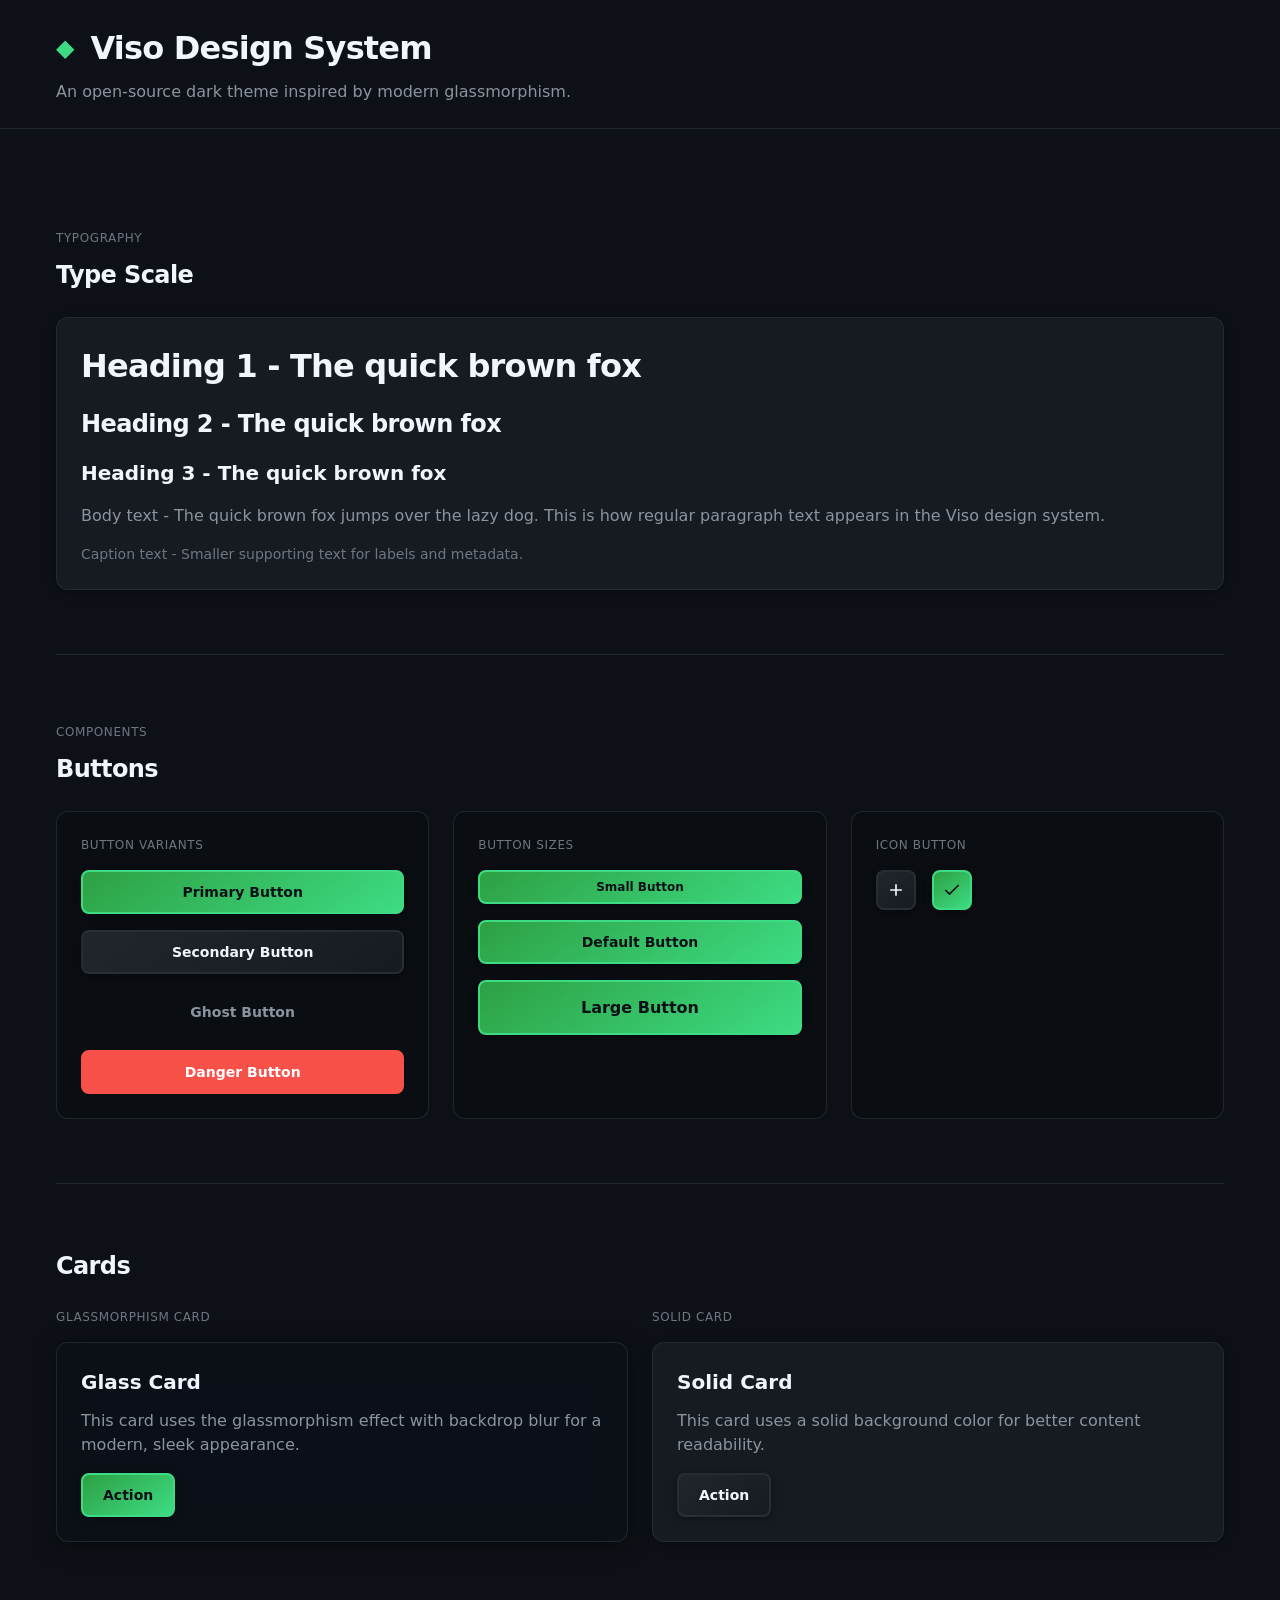
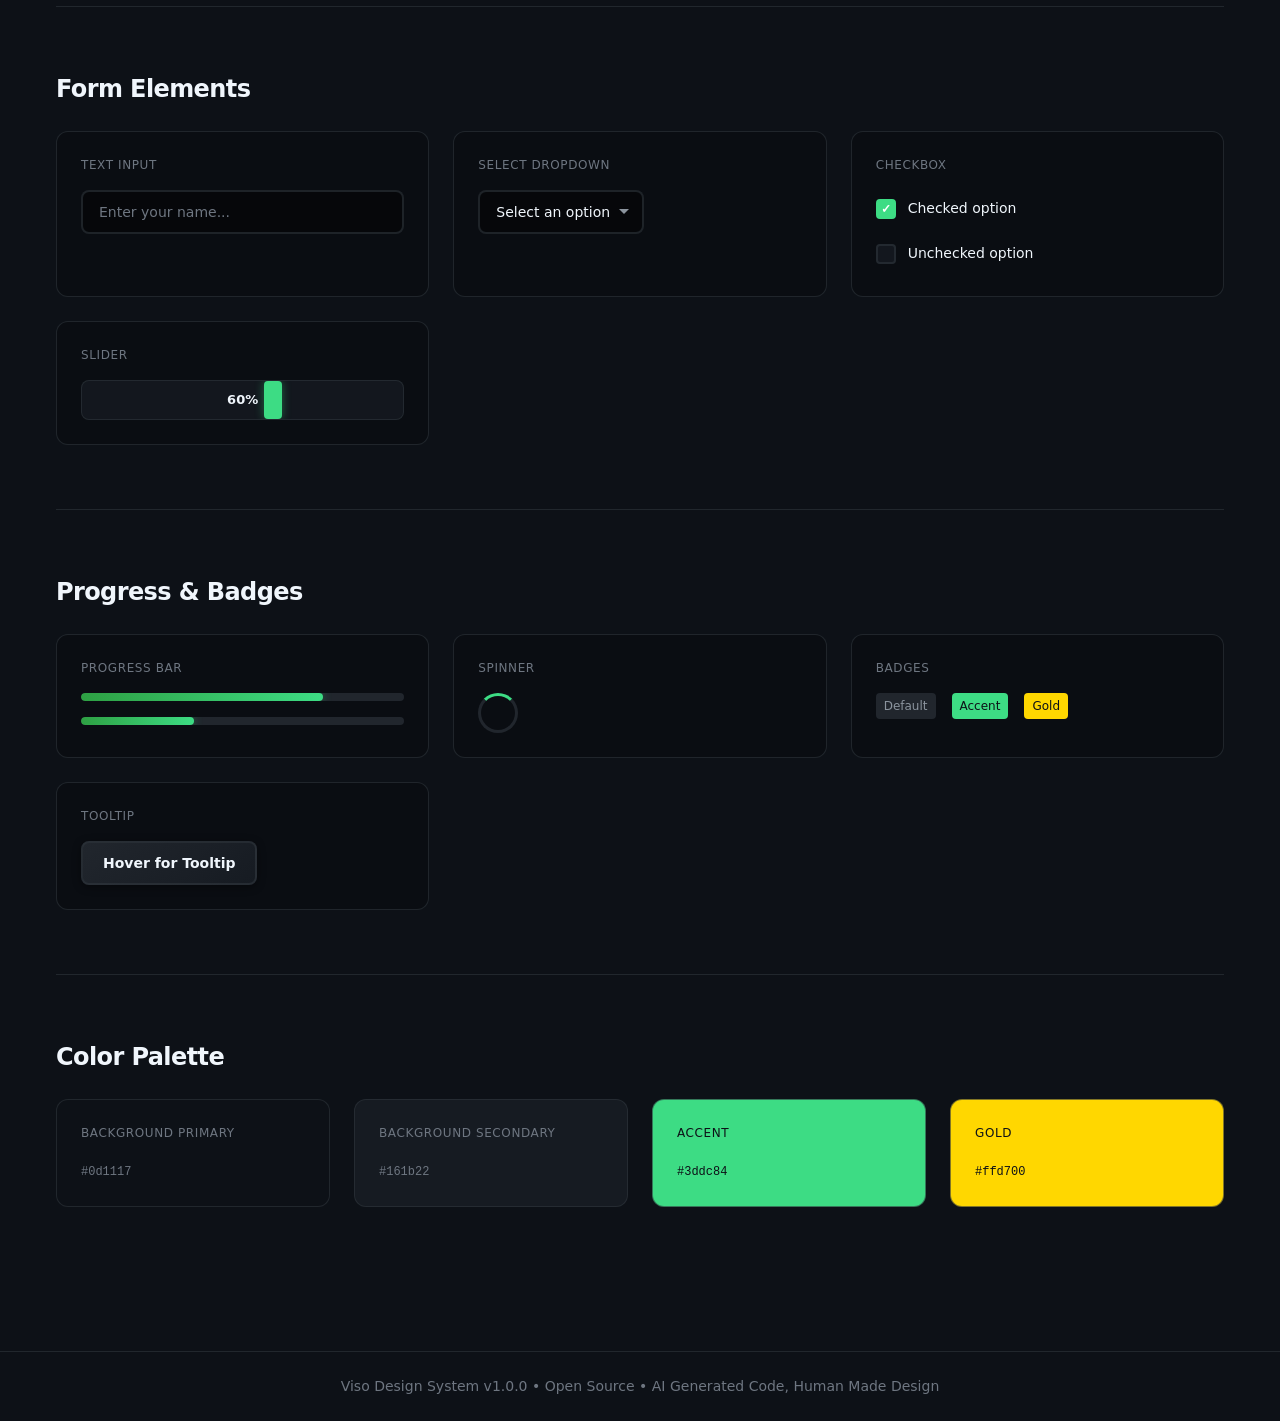
==== example-viso.html @ 866b417c "First Commit" ====
<!DOCTYPE html>
<html data-theme="viso" lang="en">
<head>
    <meta charset="UTF-8">
    <meta name="viewport" content="width=device-width, initial-scale=1.0">
    <title>Viso Design System - Example</title>
    <link rel="stylesheet" href="viso.css">
    <style>
        /* Layout styles for the example page */
        .section {
            padding: 48px 0;
        }
        
        .component-grid {
            display: grid;
            grid-template-columns: repeat(auto-fit, minmax(300px, 1fr));
            gap: 24px;
            margin-top: 24px;
        }
        
        .component-demo {
            padding: 24px;
            background: rgba(0, 0, 0, 0.2);
            border-radius: 12px;
            border: 1px solid var(--glass-border);
        }
        
        .component-label {
            font-size: 12px;
            text-transform: uppercase;
            letter-spacing: 0.05em;
            color: var(--viso-text-muted);
            margin-bottom: 16px;
        }
    </style>
</head>
<body style="min-height: 100vh;">
    <!-- Header -->
    <header style="border-bottom: 1px solid var(--glass-border); padding: 24px 0;">
        <div class="viso-container">
            <div class="viso-flex viso-items-center viso-gap-4">
                <span style="color: var(--viso-accent); font-size: 24px;">◆</span>
                <h1 class="viso-h1" style="margin: 0;">Viso Design System</h1>
            </div>
            <p class="viso-body" style="margin-top: 8px;">An open-source dark theme inspired by modern glassmorphism.</p>
        </div>
    </header>

    <main class="viso-container" style="padding: 48px 16px;">
        
        <!-- Typography Section -->
        <section class="section">
            <span class="viso-label">Typography</span>
            <h2 class="viso-h2" style="margin-top: 8px;">Type Scale</h2>
            
            <div class="viso-card-solid" style="margin-top: 24px;">
                <h1 class="viso-h1">Heading 1 - The quick brown fox</h1>
                <h2 class="viso-h2" style="margin-top: 16px;">Heading 2 - The quick brown fox</h2>
                <h3 class="viso-h3" style="margin-top: 16px;">Heading 3 - The quick brown fox</h3>
                <p class="viso-body" style="margin-top: 16px;">Body text - The quick brown fox jumps over the lazy dog. This is how regular paragraph text appears in the Viso design system.</p>
                <p class="viso-caption" style="margin-top: 16px;">Caption text - Smaller supporting text for labels and metadata.</p>
            </div>
        </section>

        <div class="viso-divider"></div>

        <!-- Buttons Section -->
        <section class="section">
            <span class="viso-label">Components</span>
            <h2 class="viso-h2" style="margin-top: 8px;">Buttons</h2>
            
            <div class="component-grid">
                <div class="component-demo">
                    <div class="component-label">Button Variants</div>
                    <div class="viso-flex viso-flex-col viso-gap-4">
                        <button class="viso-btn viso-btn-primary">Primary Button</button>
                        <button class="viso-btn viso-btn-secondary">Secondary Button</button>
                        <button class="viso-btn viso-btn-ghost">Ghost Button</button>
                        <button class="viso-btn viso-btn-danger">Danger Button</button>
                    </div>
                </div>
                
                <div class="component-demo">
                    <div class="component-label">Button Sizes</div>
                    <div class="viso-flex viso-flex-col viso-gap-4">
                        <button class="viso-btn viso-btn-primary viso-btn-sm">Small Button</button>
                        <button class="viso-btn viso-btn-primary">Default Button</button>
                        <button class="viso-btn viso-btn-primary viso-btn-lg">Large Button</button>
                    </div>
                </div>
                
                <div class="component-demo">
                    <div class="component-label">Icon Button</div>
                    <div class="viso-flex viso-gap-4">
                        <button class="viso-btn viso-btn-secondary viso-btn-icon">
                            <svg width="20" height="20" viewBox="0 0 24 24" fill="none" stroke="currentColor" stroke-width="2">
                                <path d="M12 5v14M5 12h14"/>
                            </svg>
                        </button>
                        <button class="viso-btn viso-btn-primary viso-btn-icon">
                            <svg width="20" height="20" viewBox="0 0 24 24" fill="none" stroke="currentColor" stroke-width="2">
                                <path d="M20 6L9 17l-5-5"/>
                            </svg>
                        </button>
                    </div>
                </div>
            </div>
        </section>

        <div class="viso-divider"></div>

        <!-- Cards Section -->
        <section class="section">
            <h2 class="viso-h2">Cards</h2>
            
            <div class="component-grid">
                <div class="component-demo" style="background: transparent; border: none; padding: 0;">
                    <div class="component-label">Glassmorphism Card</div>
                    <div class="viso-card">
                        <h3 class="viso-h3">Glass Card</h3>
                        <p class="viso-body" style="margin-top: 12px;">This card uses the glassmorphism effect with backdrop blur for a modern, sleek appearance.</p>
                        <button class="viso-btn viso-btn-primary" style="margin-top: 16px;">Action</button>
                    </div>
                </div>
                
                <div class="component-demo" style="background: transparent; border: none; padding: 0;">
                    <div class="component-label">Solid Card</div>
                    <div class="viso-card-solid">
                        <h3 class="viso-h3">Solid Card</h3>
                        <p class="viso-body" style="margin-top: 12px;">This card uses a solid background color for better content readability.</p>
                        <button class="viso-btn viso-btn-secondary" style="margin-top: 16px;">Action</button>
                    </div>
                </div>
            </div>
        </section>

        <div class="viso-divider"></div>

        <!-- Form Elements Section -->
        <section class="section">
            <h2 class="viso-h2">Form Elements</h2>
            
            <div class="component-grid">
                <div class="component-demo">
                    <div class="component-label">Text Input</div>
                    <input type="text" class="viso-input" placeholder="Enter your name...">
                </div>
                
                <div class="component-demo">
                    <div class="component-label">Select Dropdown</div>
                    <select class="viso-select">
                        <option value="">Select an option</option>
                        <option value="1">Option One</option>
                        <option value="2">Option Two</option>
                        <option value="3">Option Three</option>
                    </select>
                </div>
                
                <div class="component-demo">
                    <div class="component-label">Checkbox</div>
                    <label class="viso-checkbox-label">
                        <input type="checkbox" checked>
                        <span>Checked option</span>
                    </label>
                    <label class="viso-checkbox-label" style="margin-top: 8px;">
                        <input type="checkbox">
                        <span>Unchecked option</span>
                    </label>
                </div>
                
                <div class="component-demo">
                    <div class="component-label">Slider</div>
                    <div class="viso-slider-container">
                        <input type="range" class="viso-slider" min="0" max="100" value="60" oninput="this.nextElementSibling.textContent = this.value + '%'">
                        <div class="viso-slider-percent">60%</div>
                    </div>
                </div>
            </div>
        </section>

        <div class="viso-divider"></div>

        <!-- Progress & Badges Section -->
        <section class="section">
            <h2 class="viso-h2">Progress & Badges</h2>
            
            <div class="component-grid">
                <div class="component-demo">
                    <div class="component-label">Progress Bar</div>
                    <div class="viso-progress">
                        <div class="viso-progress-bar" style="width: 75%;"></div>
                    </div>
                    <div class="viso-progress" style="margin-top: 16px;">
                        <div class="viso-progress-bar" style="width: 35%;"></div>
                    </div>
                </div>
                
                <div class="component-demo">
                    <div class="component-label">Spinner</div>
                    <div class="viso-spinner"></div>
                </div>
                
                <div class="component-demo">
                    <div class="component-label">Badges</div>
                    <div class="viso-flex viso-gap-4">
                        <span class="viso-badge">Default</span>
                        <span class="viso-badge viso-badge-accent">Accent</span>
                        <span class="viso-badge viso-badge-gold">Gold</span>
                    </div>
                </div>
                
                <div class="component-demo">
                    <div class="component-label">Tooltip</div>
                    <button class="viso-btn viso-btn-secondary viso-tooltip" data-tooltip="This is a helpful tooltip!">
                        Hover for Tooltip
                    </button>
                </div>
            </div>
        </section>

        <div class="viso-divider"></div>

        <!-- Colors Section -->
        <section class="section">
            <h2 class="viso-h2">Color Palette</h2>
            
            <div class="component-grid" style="grid-template-columns: repeat(auto-fit, minmax(200px, 1fr));">
                <div class="component-demo" style="background: var(--viso-bg-primary);">
                    <div class="component-label">Background Primary</div>
                    <code style="color: var(--viso-text-muted); font-size: 12px;">#0d1117</code>
                </div>
                <div class="component-demo" style="background: var(--viso-bg-secondary);">
                    <div class="component-label">Background Secondary</div>
                    <code style="color: var(--viso-text-muted); font-size: 12px;">#161b22</code>
                </div>
                <div class="component-demo" style="background: var(--viso-accent);">
                    <div class="component-label" style="color: var(--viso-bg-primary);">Accent</div>
                    <code style="color: var(--viso-bg-primary); font-size: 12px;">#3ddc84</code>
                </div>
                <div class="component-demo" style="background: var(--viso-gold);">
                    <div class="component-label" style="color: var(--viso-bg-primary);">Gold</div>
                    <code style="color: var(--viso-bg-primary); font-size: 12px;">#ffd700</code>
                </div>
            </div>
        </section>

    </main>

    <!-- Footer -->
    <footer style="border-top: 1px solid var(--glass-border); padding: 24px 0; margin-top: 48px;">
        <div class="viso-container">
            <p class="viso-caption" style="text-align: center;">
                Viso Design System v1.0.0 • Open Source • AI Generated Code, Human Made Design
            </p>
        </div>
    </footer>

</body>
</html>
---- viso.css ----
/**
 * Viso Design System
 * An open-source dark theme design language with Minecraft-inspired accents
 * Version: 1.0.0
 * License: MIT
 * 
 * Usage: Include this CSS file in your project and add data-theme="viso" to your <html> or <body> tag
 * <link rel="stylesheet" href="viso.css">
 * <body data-theme="viso">
 */

/* =============================================
   DESIGN TOKENS
   Core variables that define the Viso aesthetic
   ============================================= */

[data-theme="viso"], :root {
    /* 
     * COLOR PALETTE
     * Primary backgrounds range from deep space to charcoal
     * Accent colors inspired by Minecraft's signature green
     */
    
    /* Core Background Colors */
    --viso-bg-primary: #0d1117;      /* Deepest background - almost black */
    --viso-bg-secondary: #161b22;      /* Card/surface backgrounds */
    --viso-bg-tertiary: #21262d;      /* Elevated elements, hover states */
    --viso-surface: rgba(22, 27, 34, 0.85);  /* Glassmorphism surface */
    
    /* Accent Colors - Minecraft-inspired Green */
    --viso-accent: #3ddc84;           /* Primary accent - vibrant green */
    --viso-accent-dim: #2ea043;       /* Hover/active states */
    --viso-accent-glow: rgba(61, 220, 132, 0.4);  /* Glow effects */
    
    /* Semantic Colors */
    --viso-gold: #ffd700;             /* Success, achievement, premium */
    --viso-red: #f85149;              /* Error, danger, destructive */
    --viso-orange: #ff9800;           /* Warning, offline indicator */
    
    /* Text Colors */
    --viso-text-primary: #f0f6fc;   /* Headings, primary text */
    --viso-text-secondary: #8b949e;   /* Body text, descriptions */
    --viso-text-muted: #6e7681;       /* Disabled, placeholders */
    
    /* 
     * EFFECTS & SHADOWS
     * Glassmorphism and elevation system
     */
    --glass-bg: rgba(13, 17, 23, 0.75);
    --glass-border: rgba(48, 54, 61, 0.6);
    
    /* Shadow Elevation System */
    --shadow-sm: 0 2px 8px rgba(0, 0, 0, 0.4);
    --shadow-md: 0 4px 20px rgba(0, 0, 0, 0.5);
    --shadow-lg: 0 8px 32px rgba(0, 0, 0, 0.6);
    --shadow-glow: 0 0 20px var(--viso-accent-glow);
    
    /* 
     * TYPOGRAPHY
     * Modern, clean system font stack
     */
    --viso-font: 'Segoe UI', system-ui, -apple-system, BlinkMacSystemFont, 'Helvetica Neue', sans-serif;
    
    /* Font Weights */
    --font-normal: 400;
    --font-medium: 500;
    --font-semibold: 600;
    --font-bold: 700;
    
    /* 
     * SPACING SCALE
     * 4px base grid system
     */
    --space-1: 4px;
    --space-2: 8px;
    --space-3: 12px;
    --space-4: 16px;
    --space-5: 20px;
    --space-6: 24px;
    --space-8: 32px;
    --space-10: 40px;
    
    /* 
     * BORDER RADIUS
     * Consistent corner rounding
     */
    --radius-sm: 4px;
    --radius-md: 8px;
    --radius-lg: 12px;
    --radius-xl: 16px;
    --radius-full: 9999px;
    
    /* 
     * TRANSITIONS
     * Smooth, responsive interactions
     */
    --transition-instant: 0ms;
    --transition-fast: 150ms cubic-bezier(0.4, 0, 0.2, 1);
    --transition-base: 250ms cubic-bezier(0.4, 0, 0.2, 1);
    --transition-slow: 350ms cubic-bezier(0.4, 0, 0.2, 1);
    --transition-bounce: 400ms cubic-bezier(0.68, -0.55, 0.265, 1.55);
    
    /* 
     * Z-INDEX SCALE
     * Layer management
     */
    --z-base: 0;
    --z-dropdown: 100;
    --z-sticky: 200;
    --z-fixed: 300;
    --z-modal-backdrop: 400;
    --z-modal: 500;
    --z-popover: 600;
    --z-tooltip: 700;
}

/* =============================================
   BASE STYLES
   Foundational reset and typography
   ============================================= */

[data-theme="viso"] *,
[data-theme="viso"] *::before,
[data-theme="viso"] *::after {
    box-sizing: border-box;
    margin: 0;
    padding: 0;
}

[data-theme="viso"] {
    font-family: var(--viso-font);
    background-color: var(--viso-bg-primary);
    color: var(--viso-text-primary);
    line-height: 1.5;
    -webkit-font-smoothing: antialiased;
    -moz-osx-font-smoothing: grayscale;
}

/* Typography Scale */
[data-theme="viso"] h1,
[data-theme="viso"] .viso-h1 {
    font-size: 2rem;
    font-weight: var(--font-bold);
    letter-spacing: -0.025em;
    color: var(--viso-text-primary);
}

[data-theme="viso"] h2,
[data-theme="viso"] .viso-h2 {
    font-size: 1.5rem;
    font-weight: var(--font-semibold);
    letter-spacing: -0.025em;
    color: var(--viso-text-primary);
}

[data-theme="viso"] h3,
[data-theme="viso"] .viso-h3 {
    font-size: 1.25rem;
    font-weight: var(--font-semibold);
    color: var(--viso-text-primary);
}

[data-theme="viso"] p,
[data-theme="viso"] .viso-body {
    font-size: 1rem;
    font-weight: var(--font-normal);
    color: var(--viso-text-secondary);
}

[data-theme="viso"] .viso-caption {
    font-size: 0.875rem;
    font-weight: var(--font-normal);
    color: var(--viso-text-muted);
}

[data-theme="viso"] .viso-label {
    font-size: 0.75rem;
    font-weight: var(--font-medium);
    text-transform: uppercase;
    letter-spacing: 0.05em;
    color: var(--viso-text-muted);
}

/* =============================================
   BUTTONS
   Primary, secondary, and icon button variants
   ============================================= */

/* Base Button */
[data-theme="viso"] .viso-btn {
    display: inline-flex;
    align-items: center;
    justify-content: center;
    gap: var(--space-2);
    padding: var(--space-3) var(--space-5);
    font-family: var(--viso-font);
    font-size: 0.875rem;
    font-weight: var(--font-semibold);
    border-radius: var(--radius-md);
    cursor: pointer;
    transition: all var(--transition-fast);
    border: 2px solid transparent;
    text-decoration: none;
    white-space: nowrap;
    user-select: none;
}

/* Primary Button - Solid with accent */
[data-theme="viso"] .viso-btn-primary {
    background: linear-gradient(145deg, var(--viso-accent-dim), var(--viso-accent));
    border-color: var(--viso-accent);
    color: var(--viso-bg-primary);
    box-shadow: var(--shadow-sm);
}

[data-theme="viso"] .viso-btn-primary:hover {
    background: linear-gradient(145deg, var(--viso-accent), #4ade80);
    transform: translateY(-2px);
    box-shadow: var(--shadow-md), var(--shadow-glow);
}

[data-theme="viso"] .viso-btn-primary:active {
    transform: translateY(0);
    box-shadow: var(--shadow-sm);
}

/* Secondary Button - Outlined */
[data-theme="viso"] .viso-btn-secondary {
    background: linear-gradient(145deg, var(--viso-bg-tertiary), var(--viso-bg-secondary));
    border-color: var(--glass-border);
    color: var(--viso-text-primary);
    box-shadow: var(--shadow-sm);
}

[data-theme="viso"] .viso-btn-secondary:hover {
    border-color: var(--viso-accent);
    color: var(--viso-accent);
    transform: translateY(-2px);
    box-shadow: var(--shadow-md);
}

[data-theme="viso"] .viso-btn-secondary:active {
    transform: translateY(0);
    box-shadow: var(--shadow-sm);
}

/* Ghost Button - Text only */
[data-theme="viso"] .viso-btn-ghost {
    background: transparent;
    border-color: transparent;
    color: var(--viso-text-secondary);
}

[data-theme="viso"] .viso-btn-ghost:hover {
    background: var(--viso-bg-tertiary);
    color: var(--viso-text-primary);
}

/* Danger Button */
[data-theme="viso"] .viso-btn-danger {
    background: var(--viso-red);
    border-color: var(--viso-red);
    color: white;
}

[data-theme="viso"] .viso-btn-danger:hover {
    background: #ff6b6b;
    border-color: #ff6b6b;
    transform: translateY(-2px);
    box-shadow: var(--shadow-md);
}

[data-theme="viso"] .viso-btn-danger:active {
    transform: translateY(0);
    box-shadow: var(--shadow-sm);
}

/* Disabled State */
[data-theme="viso"] .viso-btn:disabled,
[data-theme="viso"] .viso-btn.viso-disabled {
    opacity: 0.5;
    cursor: not-allowed;
    pointer-events: none;
    transform: none !important;
}

/* Icon Button */
[data-theme="viso"] .viso-btn-icon {
    width: 40px;
    height: 40px;
    padding: 0;
    border-radius: var(--radius-md);
}

/* Button Sizes */
[data-theme="viso"] .viso-btn-sm {
    padding: var(--space-2) var(--space-3);
    font-size: 0.75rem;
}

[data-theme="viso"] .viso-btn-lg {
    padding: var(--space-4) var(--space-6);
    font-size: 1rem;
}

/* =============================================
   CARDS & SURFACES
   Glassmorphism and elevated containers
   ============================================= */

[data-theme="viso"] .viso-card {
    background: var(--glass-bg);
    backdrop-filter: blur(20px) saturate(180%);
    -webkit-backdrop-filter: blur(20px) saturate(180%);
    border: 1px solid var(--glass-border);
    border-radius: var(--radius-lg);
    padding: var(--space-6);
    box-shadow: var(--shadow-md);
}

[data-theme="viso"] .viso-card-solid {
    background: var(--viso-bg-secondary);
    border: 1px solid var(--glass-border);
    border-radius: var(--radius-lg);
    padding: var(--space-6);
    box-shadow: var(--shadow-sm);
}

[data-theme="viso"] .viso-surface {
    background: var(--viso-surface);
    border-radius: var(--radius-md);
    padding: var(--space-4);
}

/* =============================================
   FORM ELEMENTS
   Inputs, selects, checkboxes, and sliders
   ============================================= */

/* Text Input */
[data-theme="viso"] .viso-input {
    width: 100%;
    padding: var(--space-3) var(--space-4);
    background: rgba(0, 0, 0, 0.4);
    border: 2px solid var(--glass-border);
    border-radius: var(--radius-md);
    color: var(--viso-text-primary);
    font-family: var(--viso-font);
    font-size: 0.875rem;
    transition: all var(--transition-fast);
}

[data-theme="viso"] .viso-input:focus {
    outline: none;
    border-color: var(--viso-accent);
    box-shadow: 0 0 0 3px var(--viso-accent-glow);
}

[data-theme="viso"] .viso-input::placeholder {
    color: var(--viso-text-muted);
}

/* Select */
[data-theme="viso"] .viso-select {
    appearance: none;
    padding: var(--space-3) var(--space-8) var(--space-3) var(--space-4);
    background: rgba(0, 0, 0, 0.4);
    border: 2px solid var(--glass-border);
    border-radius: var(--radius-md);
    color: var(--viso-text-primary);
    font-family: var(--viso-font);
    font-size: 0.875rem;
    cursor: pointer;
    background-image: url("data:image/svg+xml,%3Csvg xmlns='http://www.w3.org/2000/svg' width='12' height='12' viewBox='0 0 12 12'%3E%3Cpath fill='%238b949e' d='M6 8L1 3h10z'/%3E%3C/svg%3E");
    background-repeat: no-repeat;
    background-position: right 12px center;
    transition: all var(--transition-fast);
}

[data-theme="viso"] .viso-select:focus {
    outline: none;
    border-color: var(--viso-accent);
    box-shadow: 0 0 0 3px var(--viso-accent-glow);
}

/* Checkbox - Label wrapper style matching Viso theme */
[data-theme="viso"] .viso-checkbox-label {
    display: flex;
    align-items: center;
    gap: 12px;
    cursor: pointer;
    color: var(--viso-text-primary);
    font-size: 14px;
    padding: 8px 0;
}

[data-theme="viso"] .viso-checkbox-label input[type="checkbox"] {
    width: 20px;
    height: 20px;
    border: 2px solid var(--glass-border);
    border-radius: 4px;
    background: var(--viso-surface);
    cursor: pointer;
    appearance: none;
    -webkit-appearance: none;
    position: relative;
    transition: all var(--transition-fast);
}

[data-theme="viso"] .viso-checkbox-label input[type="checkbox"]:checked {
    background: var(--viso-accent);
    border-color: var(--viso-accent);
}

[data-theme="viso"] .viso-checkbox-label input[type="checkbox"]:checked::after {
    content: '✓';
    position: absolute;
    inset: 0;
    display: flex;
    align-items: center;
    justify-content: center;
    color: white;
    font-size: 12px;
    font-weight: bold;
}

[data-theme="viso"] .viso-checkbox-label input[type="checkbox"]:focus {
    box-shadow: 0 0 0 3px var(--viso-accent-glow);
}

/* Standalone checkbox (alternative style) */
[data-theme="viso"] .viso-checkbox {
    appearance: none;
    width: 20px;
    height: 20px;
    background: var(--viso-surface);
    border: 2px solid var(--glass-border);
    border-radius: 4px;
    cursor: pointer;
    transition: all var(--transition-fast);
    display: grid;
    place-content: center;
    position: relative;
}

[data-theme="viso"] .viso-checkbox:checked {
    background: var(--viso-accent);
    border-color: var(--viso-accent);
}

[data-theme="viso"] .viso-checkbox:checked::after {
    content: '✓';
    position: absolute;
    inset: 0;
    display: flex;
    align-items: center;
    justify-content: center;
    color: white;
    font-size: 12px;
    font-weight: bold;
}

[data-theme="viso"] .viso-checkbox:focus {
    outline: none;
    border-color: var(--viso-accent);
    box-shadow: 0 0 0 3px var(--viso-accent-glow);
}

/* Slider */
[data-theme="viso"] .viso-slider-container {
    position: relative;
    width: 100%;
    height: 40px;
    background: var(--viso-surface);
    border: 1px solid var(--glass-border);
    border-radius: 8px;
    display: flex;
    align-items: center;
    justify-content: center;
    overflow: hidden;
}

[data-theme="viso"] .viso-slider-container:focus-within {
    box-shadow: 0 0 0 3px var(--viso-accent-glow);
    border-radius: 8px;
    border-color: var(--viso-accent);
}

[data-theme="viso"] .viso-slider {
    -webkit-appearance: none;
    appearance: none;
    width: 100%;
    height: 100%;
    background: transparent;
    outline: none;
    cursor: pointer;
    margin: 0;
    position: relative;
    z-index: 2;
    will-change: transform;
}

[data-theme="viso"] .viso-slider::-webkit-slider-runnable-track {
    width: 100%;
    height: 100%;
    background: transparent;
}

[data-theme="viso"] .viso-slider::-webkit-slider-thumb {
    -webkit-appearance: none;
    appearance: none;
    width: 18px;
    height: 100%;
    background: var(--viso-accent);
    border-radius: var(--radius-sm);
    box-shadow: 0 0 10px var(--viso-accent-glow);
    transition: transform 0.05s ease-out, background 0.15s ease;
    will-change: transform;
}

[data-theme="viso"] .viso-slider::-webkit-slider-thumb:hover {
    transform: scaleX(1.15);
    background: #4ade80;
}

[data-theme="viso"] .viso-slider:active::-webkit-slider-thumb {
    transform: scaleX(1.25) scaleY(1.05);
    cursor: grabbing;
}

[data-theme="viso"] .viso-slider:focus::-webkit-slider-thumb {
    box-shadow: 0 0 0 3px var(--viso-accent-glow), 0 0 15px var(--viso-accent-glow);
}

/* Controller navigation focus styles for sliders */
[data-theme="viso"] .viso-slider.nav-item:focus {
    outline: none;
}

/* Slider Percentage Display */
[data-theme="viso"] .viso-slider-percent {
    position: absolute;
    top: 50%;
    left: 50%;
    transform: translate(-50%, -50%);
    color: var(--viso-text-primary);
    font-size: 13px;
    font-weight: 600;
    pointer-events: none;
    z-index: 3;
}

/* =============================================
   PROGRESS INDICATORS
   Linear progress bars and spinners
   ============================================= */

[data-theme="viso"] .viso-progress {
    width: 100%;
    height: 8px;
    background: var(--viso-bg-tertiary);
    border-radius: var(--radius-full);
    overflow: hidden;
}

[data-theme="viso"] .viso-progress-bar {
    height: 100%;
    background: linear-gradient(90deg, var(--viso-accent-dim), var(--viso-accent));
    border-radius: var(--radius-full);
    transition: width var(--transition-base);
    box-shadow: 0 0 10px var(--viso-accent-glow);
}

[data-theme="viso"] .viso-spinner {
    width: 40px;
    height: 40px;
    border: 3px solid var(--viso-bg-tertiary);
    border-top-color: var(--viso-accent);
    border-radius: 50%;
    animation: viso-spin 1s linear infinite;
}

@keyframes viso-spin {
    to { transform: rotate(360deg); }
}

/* =============================================
   TOOLTIPS & BADGES
   Contextual information displays
   ============================================= */

[data-theme="viso"] .viso-tooltip {
    position: relative;
}

[data-theme="viso"] .viso-tooltip::after {
    content: attr(data-tooltip);
    position: absolute;
    bottom: 100%;
    left: 50%;
    transform: translateX(-50%) translateY(-8px);
    padding: var(--space-2) var(--space-3);
    background: var(--viso-bg-secondary);
    border: 1px solid var(--glass-border);
    border-radius: var(--radius-md);
    color: var(--viso-text-primary);
    font-size: 0.75rem;
    white-space: nowrap;
    opacity: 0;
    visibility: hidden;
    transition: all var(--transition-fast);
    z-index: var(--z-tooltip);
    box-shadow: var(--shadow-md);
}

[data-theme="viso"] .viso-tooltip:hover::after {
    opacity: 1;
    visibility: visible;
}

[data-theme="viso"] .viso-badge {
    display: inline-flex;
    align-items: center;
    padding: var(--space-1) var(--space-2);
    font-size: 0.75rem;
    font-weight: var(--font-medium);
    border-radius: var(--radius-sm);
    background: var(--viso-bg-tertiary);
    color: var(--viso-text-secondary);
}

[data-theme="viso"] .viso-badge-accent {
    background: var(--viso-accent);
    color: var(--viso-bg-primary);
}

[data-theme="viso"] .viso-badge-gold {
    background: var(--viso-gold);
    color: var(--viso-bg-primary);
}

/* =============================================
   DIVIDERS & SEPARATORS
   Visual content separation
   ============================================= */

[data-theme="viso"] .viso-divider {
    height: 1px;
    background: var(--glass-border);
    margin: var(--space-4) 0;
}

[data-theme="viso"] .viso-divider-vertical {
    width: 1px;
    height: 100%;
    background: var(--glass-border);
}

/* =============================================
   SCROLLBAR STYLING
   Custom scrollbar for webkit browsers
   ============================================= */

[data-theme="viso"] ::-webkit-scrollbar {
    width: 8px;
    height: 8px;
}

[data-theme="viso"] ::-webkit-scrollbar-track {
    background: var(--viso-bg-primary);
}

[data-theme="viso"] ::-webkit-scrollbar-thumb {
    background: var(--viso-bg-tertiary);
    border-radius: var(--radius-full);
    border: 2px solid var(--viso-bg-primary);
}

[data-theme="viso"] ::-webkit-scrollbar-thumb:hover {
    background: var(--viso-accent);
}

/* =============================================
   UTILITY CLASSES
   Helper classes for common patterns
   ============================================= */

[data-theme="viso"] .viso-glow {
    box-shadow: var(--shadow-glow);
}

[data-theme="viso"] .viso-glow-text {
    text-shadow: 0 0 20px var(--viso-accent-glow);
}

[data-theme="viso"] .viso-accent-text {
    color: var(--viso-accent);
}

[data-theme="viso"] .viso-gold-text {
    color: var(--viso-gold);
}

[data-theme="viso"] .viso-muted-text {
    color: var(--viso-text-muted);
}

/* Flex utilities */
[data-theme="viso"] .viso-flex {
    display: flex;
}

[data-theme="viso"] .viso-flex-col {
    flex-direction: column;
}

[data-theme="viso"] .viso-items-center {
    align-items: center;
}

[data-theme="viso"] .viso-justify-center {
    justify-content: center;
}

[data-theme="viso"] .viso-gap-2 {
    gap: var(--space-2);
}

[data-theme="viso"] .viso-gap-4 {
    gap: var(--space-4);
}

/* Container */
[data-theme="viso"] .viso-container {
    width: 100%;
    max-width: 1200px;
    margin: 0 auto;
    padding: 0 var(--space-4);
}
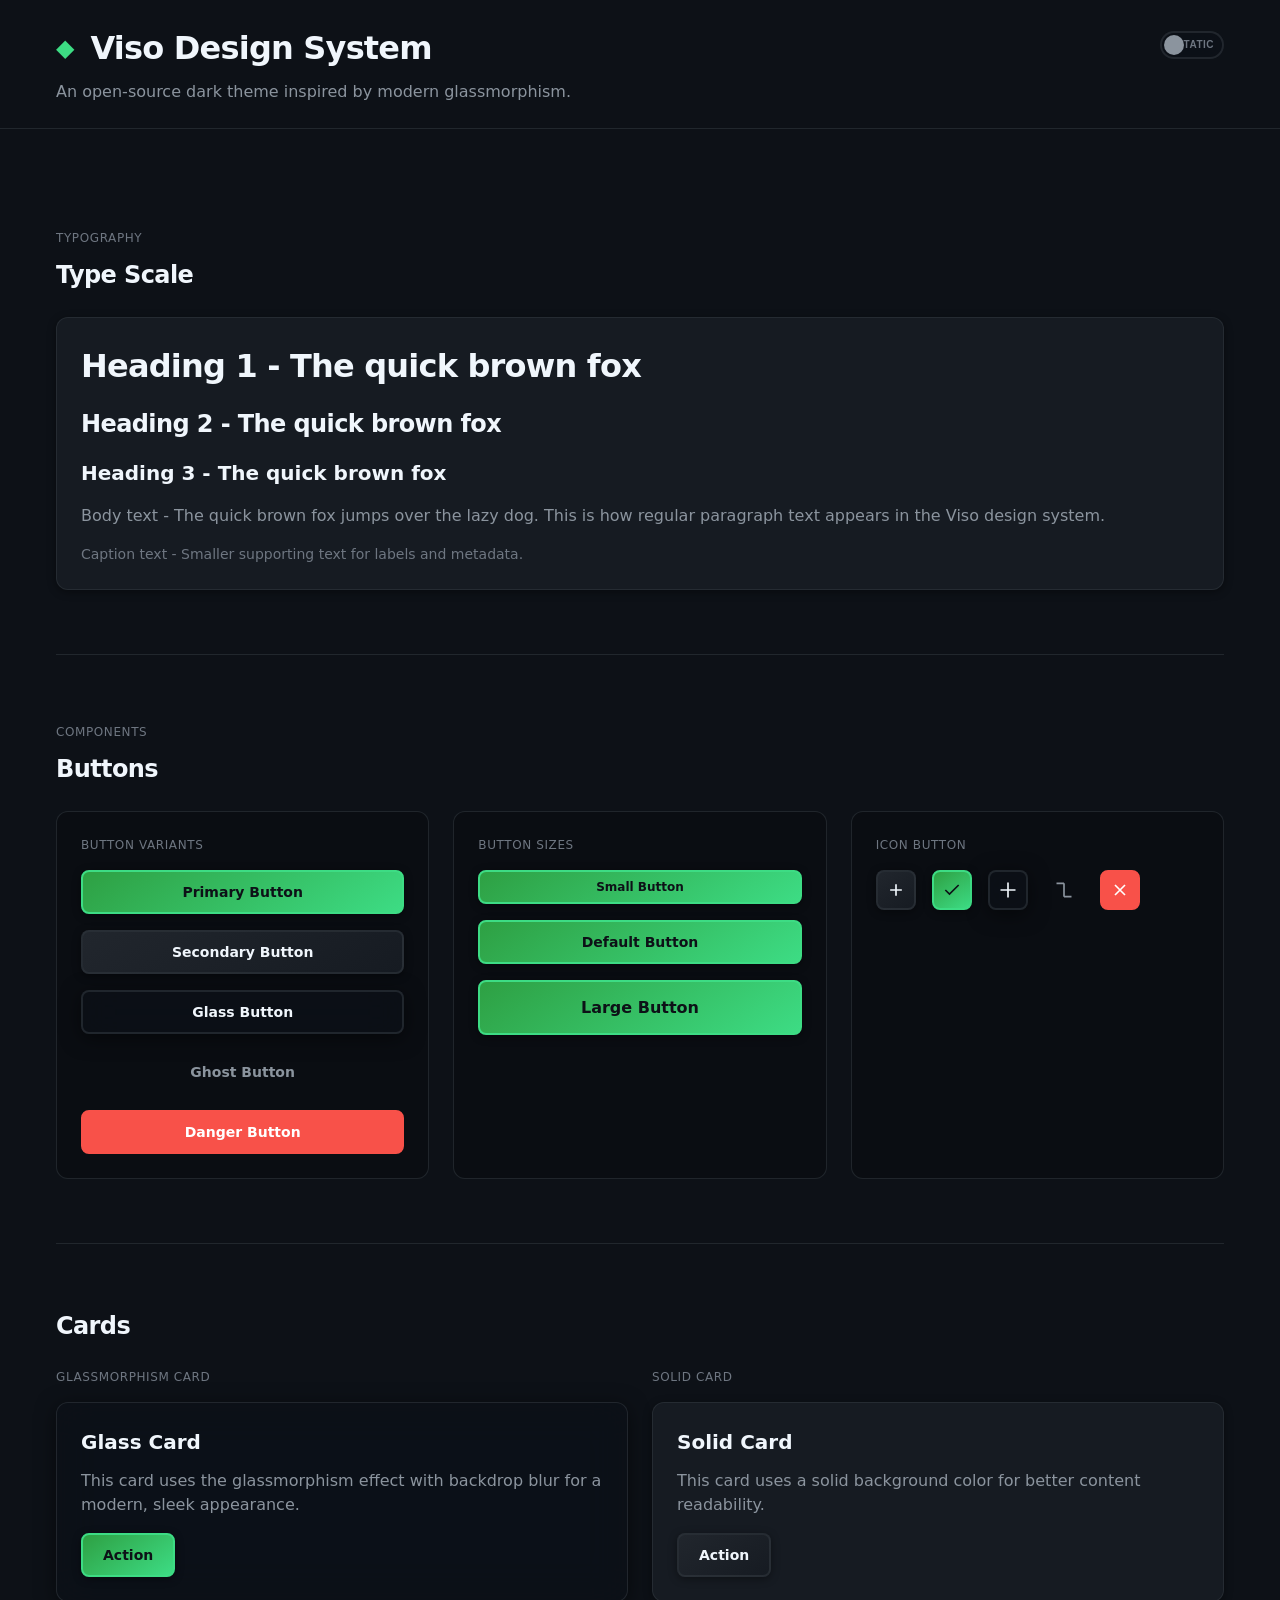
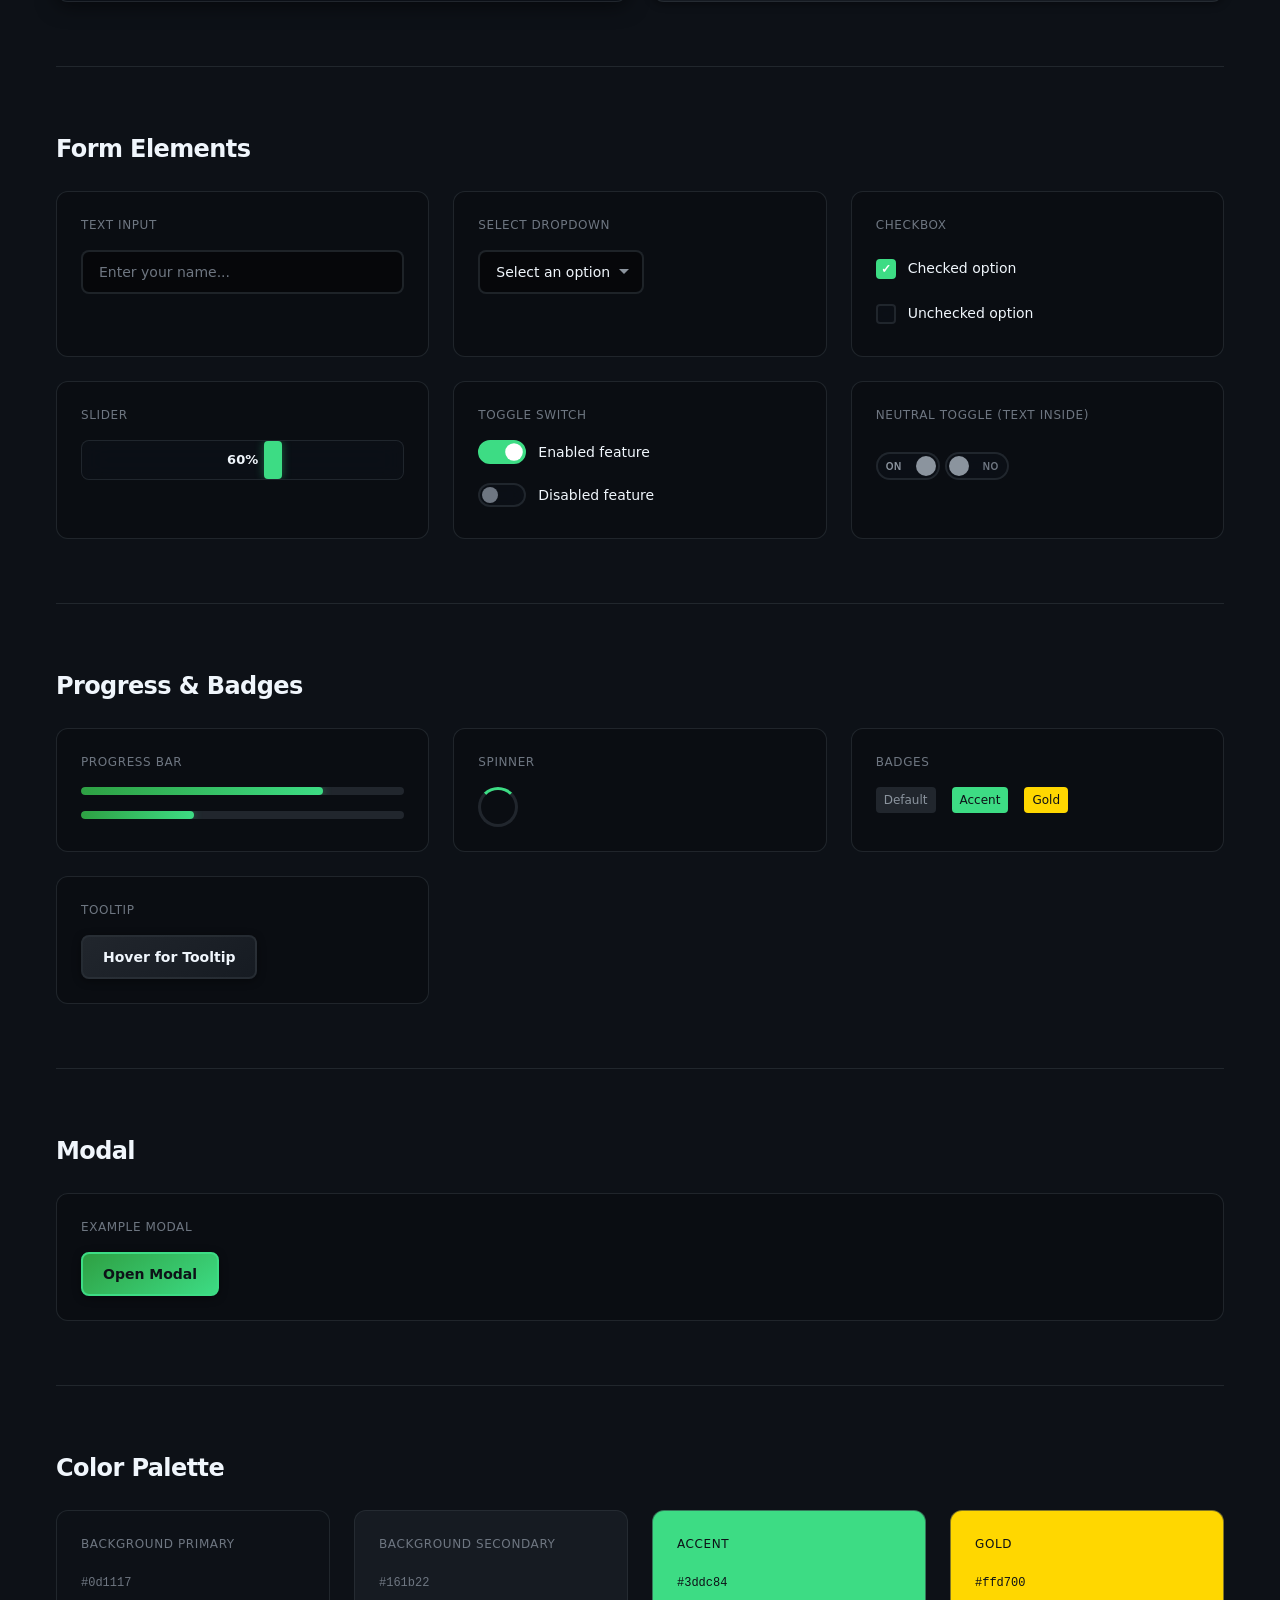
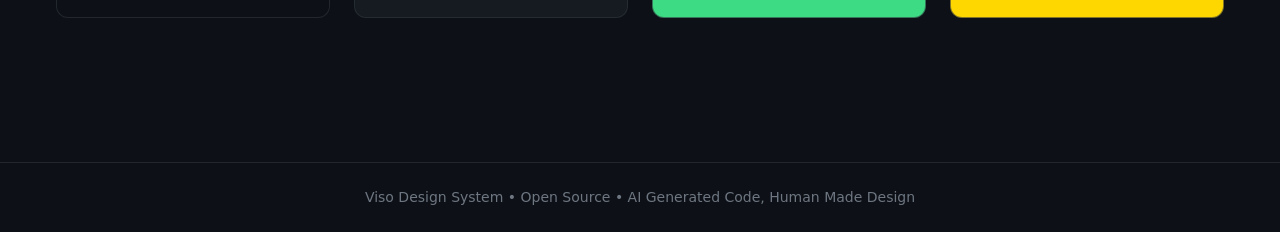
==== commit 8537c200: "Add new animations, new design elements, and new features to the demo page" ====
--- a/example-viso.html
+++ b/example-viso.html
@@ -32,15 +32,101 @@
             color: var(--viso-text-muted);
             margin-bottom: 16px;
         }
+
+        /* Animated rainbow gradient background */
+        .animated-bg {
+            background: linear-gradient(90deg, #ff0000, #ff7f00, #ffff00, #00ff00, #0000ff, #4b0082, #9400d3, #ff0000);
+            background-size: 400% 100%;
+            animation: rainbowScroll 10s linear infinite;
+        }
+
+        @keyframes rainbowScroll {
+            0% { background-position: 0% 50%; }
+            100% { background-position: 400% 50%; }
+        }
+
+        /* Header toggle styles */
+        .header-toggle {
+            margin-left: auto;
+        }
+
+        /* Epilepsy warning modal */
+        .modal-overlay {
+            position: fixed;
+            inset: 0;
+            background: rgba(0, 0, 0, 0.8);
+            backdrop-filter: blur(8px);
+            display: flex;
+            align-items: center;
+            justify-content: center;
+            z-index: 1000;
+            opacity: 0;
+            visibility: hidden;
+            transition: all var(--transition-fast);
+        }
+
+        .modal-overlay.active {
+            opacity: 1;
+            visibility: visible;
+        }
+
+        .modal-content {
+            background: var(--viso-bg-secondary);
+            border: 1px solid var(--glass-border);
+            border-radius: var(--radius-lg);
+            padding: var(--space-6);
+            max-width: 400px;
+            text-align: center;
+            box-shadow: var(--shadow-lg);
+            transform: translateY(20px);
+            transition: transform var(--transition-bounce);
+        }
+
+        .modal-overlay.active .modal-content {
+            transform: translateY(0);
+        }
+
+        .modal-content h3 {
+            color: var(--viso-red);
+            margin-bottom: var(--space-4);
+        }
+
+        .modal-content p {
+            margin-bottom: var(--space-6);
+            color: var(--viso-text-secondary);
+        }
+
+        .modal-buttons {
+            display: flex;
+            gap: var(--space-4);
+            justify-content: center;
+        }
     </style>
 </head>
 <body style="min-height: 100vh;">
+    <!-- Epilepsy Warning Modal -->
+    <div class="modal-overlay" id="epilepsyModal">
+        <div class="modal-content">
+            <h3 class="viso-h3">⚠️ Warning</h3>
+            <p class="viso-body">The animated background contains rapidly changing colors that may trigger seizures in people with photosensitive epilepsy.</p>
+            <div class="modal-buttons">
+                <button class="viso-btn viso-btn-primary" id="confirmAnim">Continue</button>
+                <button class="viso-btn viso-btn-secondary" id="cancelAnim">Cancel</button>
+            </div>
+        </div>
+    </div>
+
     <!-- Header -->
     <header style="border-bottom: 1px solid var(--glass-border); padding: 24px 0;">
         <div class="viso-container">
-            <div class="viso-flex viso-items-center viso-gap-4">
+            <div class="viso-flex viso-items-center viso-gap-4" style="flex-wrap: wrap;">
                 <span style="color: var(--viso-accent); font-size: 24px;">◆</span>
                 <h1 class="viso-h1" style="margin: 0;">Viso Design System</h1>
+                <div class="header-toggle">
+                    <label class="viso-toggle-neutral">
+                        <input type="checkbox" id="bgToggle" data-on="ANIM" data-off="STATIC">
+                    </label>
+                </div>
             </div>
             <p class="viso-body" style="margin-top: 8px;">An open-source dark theme inspired by modern glassmorphism.</p>
         </div>
@@ -75,6 +161,7 @@
                     <div class="viso-flex viso-flex-col viso-gap-4">
                         <button class="viso-btn viso-btn-primary">Primary Button</button>
                         <button class="viso-btn viso-btn-secondary">Secondary Button</button>
+                        <button class="viso-btn viso-btn-glass">Glass Button</button>
                         <button class="viso-btn viso-btn-ghost">Ghost Button</button>
                         <button class="viso-btn viso-btn-danger">Danger Button</button>
                     </div>
@@ -102,6 +189,21 @@
                                 <path d="M20 6L9 17l-5-5"/>
                             </svg>
                         </button>
+                        <button class="viso-btn viso-btn-glass viso-btn-icon">
+                            <svg width="20" height="20" viewBox="0 0 24 24" fill="none" stroke="currentColor" stroke-width="2">
+                                <path d="M12 3v18M3 12h18"/>
+                            </svg>
+                        </button>
+                        <button class="viso-btn viso-btn-ghost viso-btn-icon">
+                            <svg width="20" height="20" viewBox="0 0 24 24" fill="none" stroke="currentColor" stroke-width="2">
+                                <path d="M12 20h9M12 20V4M12 4H3"/>
+                            </svg>
+                        </button>
+                        <button class="viso-btn viso-btn-danger viso-btn-icon">
+                            <svg width="20" height="20" viewBox="0 0 24 24" fill="none" stroke="currentColor" stroke-width="2">
+                                <path d="M18 6L6 18M6 6l12 12"/>
+                            </svg>
+                        </button>
                     </div>
                 </div>
             </div>
@@ -175,6 +277,28 @@
                         <div class="viso-slider-percent">60%</div>
                     </div>
                 </div>
+
+                <div class="component-demo">
+                    <div class="component-label">Toggle Switch</div>
+                    <label class="viso-toggle">
+                        <input type="checkbox" checked>
+                        <span>Enabled feature</span>
+                    </label>
+                    <label class="viso-toggle" style="margin-top: 12px;">
+                        <input type="checkbox">
+                        <span>Disabled feature</span>
+                    </label>
+                </div>
+
+                <div class="component-demo">
+                    <div class="component-label">Neutral Toggle (Text Inside)</div>
+                    <label class="viso-toggle-neutral">
+                        <input type="checkbox" data-on="ON" data-off="OFF" checked>
+                    </label>
+                    <label class="viso-toggle-neutral" style="margin-top: 12px;">
+                        <input type="checkbox" data-on="YES" data-off="NO">
+                    </label>
+                </div>
             </div>
         </section>
 
@@ -220,6 +344,31 @@
 
         <div class="viso-divider"></div>
 
+        <!-- Modal Section -->
+        <section class="section">
+            <h2 class="viso-h2">Modal</h2>
+            
+            <div class="component-grid" style="grid-template-columns: repeat(auto-fit, minmax(200px, 1fr));">
+                <div class="component-demo">
+                    <div class="component-label">Example Modal</div>
+                    <button class="viso-btn viso-btn-primary" id="openModalBtn">Open Modal</button>
+                </div>
+            </div>
+        </section>
+
+        <!-- Example Modal -->
+        <div class="modal-overlay" id="exampleModal">
+            <div class="modal-content" style="max-width: 500px;">
+                <h3 class="viso-h3">Example Modal</h3>
+                <p class="viso-body">This is an example modal dialog. It uses the same styling as the epilepsy warning modal with a backdrop blur effect and smooth animations.</p>
+                <div class="modal-buttons">
+                    <button class="viso-btn viso-btn-primary" id="closeModalBtn">Close</button>
+                </div>
+            </div>
+        </div>
+
+        <div class="viso-divider"></div>
+
         <!-- Colors Section -->
         <section class="section">
             <h2 class="viso-h2">Color Palette</h2>
@@ -250,10 +399,62 @@
     <footer style="border-top: 1px solid var(--glass-border); padding: 24px 0; margin-top: 48px;">
         <div class="viso-container">
             <p class="viso-caption" style="text-align: center;">
-                Viso Design System v1.0.0 • Open Source • AI Generated Code, Human Made Design
+                Viso Design System • Open Source • AI Generated Code, Human Made Design
             </p>
         </div>
     </footer>
 
+    <script>
+        const bgToggle = document.getElementById('bgToggle');
+        const modal = document.getElementById('epilepsyModal');
+        const confirmBtn = document.getElementById('confirmAnim');
+        const cancelBtn = document.getElementById('cancelAnim');
+
+        bgToggle.addEventListener('change', function() {
+            if (this.checked) {
+                this.checked = false;
+                modal.classList.add('active');
+            } else {
+                document.body.classList.remove('animated-bg');
+            }
+        });
+
+        confirmBtn.addEventListener('click', function() {
+            modal.classList.remove('active');
+            bgToggle.checked = true;
+            document.body.classList.add('animated-bg');
+        });
+
+        cancelBtn.addEventListener('click', function() {
+            modal.classList.remove('active');
+            bgToggle.checked = false;
+        });
+
+        modal.addEventListener('click', function(e) {
+            if (e.target === modal) {
+                modal.classList.remove('active');
+                bgToggle.checked = false;
+            }
+        });
+
+        // Example modal
+        const openModalBtn = document.getElementById('openModalBtn');
+        const exampleModal = document.getElementById('exampleModal');
+        const closeModalBtn = document.getElementById('closeModalBtn');
+
+        openModalBtn.addEventListener('click', function() {
+            exampleModal.classList.add('active');
+        });
+
+        closeModalBtn.addEventListener('click', function() {
+            exampleModal.classList.remove('active');
+        });
+
+        exampleModal.addEventListener('click', function(e) {
+            if (e.target === exampleModal) {
+                exampleModal.classList.remove('active');
+            }
+        });
+    </script>
 </body>
 </html>
--- a/viso.css
+++ b/viso.css
@@ -244,6 +244,28 @@
     box-shadow: var(--shadow-sm);
 }
 
+/* Glass Button - Glassmorphism effect */
+[data-theme="viso"] .viso-btn-glass {
+    background: var(--glass-bg);
+    backdrop-filter: blur(20px) saturate(180%);
+    -webkit-backdrop-filter: blur(20px) saturate(180%);
+    border-color: var(--glass-border);
+    color: var(--viso-text-primary);
+    box-shadow: var(--shadow-md);
+}
+
+[data-theme="viso"] .viso-btn-glass:hover {
+    border-color: var(--viso-accent);
+    color: var(--viso-accent);
+    transform: translateY(-2px);
+    box-shadow: var(--shadow-lg);
+}
+
+[data-theme="viso"] .viso-btn-glass:active {
+    transform: translateY(0);
+    box-shadow: var(--shadow-sm);
+}
+
 /* Ghost Button - Text only */
 [data-theme="viso"] .viso-btn-ghost {
     background: transparent;
@@ -290,6 +312,40 @@
     height: 40px;
     padding: 0;
     border-radius: var(--radius-md);
+}
+
+/* Icon Button Variants */
+[data-theme="viso"] .viso-btn-icon.viso-btn-glass {
+    background: var(--glass-bg);
+    backdrop-filter: blur(20px) saturate(180%);
+    -webkit-backdrop-filter: blur(20px) saturate(180%);
+    border-color: var(--glass-border);
+}
+
+[data-theme="viso"] .viso-btn-icon.viso-btn-glass:hover {
+    border-color: var(--viso-accent);
+    color: var(--viso-accent);
+}
+
+[data-theme="viso"] .viso-btn-icon.viso-btn-ghost {
+    background: transparent;
+    border-color: transparent;
+}
+
+[data-theme="viso"] .viso-btn-icon.viso-btn-ghost:hover {
+    background: var(--viso-bg-tertiary);
+    color: var(--viso-text-primary);
+}
+
+[data-theme="viso"] .viso-btn-icon.viso-btn-danger {
+    background: var(--viso-red);
+    border-color: var(--viso-red);
+    color: white;
+}
+
+[data-theme="viso"] .viso-btn-icon.viso-btn-danger:hover {
+    background: #ff6b6b;
+    border-color: #ff6b6b;
 }
 
 /* Button Sizes */
@@ -350,10 +406,22 @@
     transition: all var(--transition-fast);
 }
 
+[data-theme="viso"] .viso-input:hover {
+    border-color: var(--viso-accent);
+    transform: translateY(-2px);
+    box-shadow: var(--shadow-md);
+}
+
 [data-theme="viso"] .viso-input:focus {
     outline: none;
     border-color: var(--viso-accent);
     box-shadow: 0 0 0 3px var(--viso-accent-glow);
+    transform: translateY(0);
+}
+
+[data-theme="viso"] .viso-input:active {
+    transform: translateY(0);
+    box-shadow: var(--shadow-sm);
 }
 
 [data-theme="viso"] .viso-input::placeholder {
@@ -377,10 +445,22 @@
     transition: all var(--transition-fast);
 }
 
+[data-theme="viso"] .viso-select:hover {
+    border-color: var(--viso-accent);
+    transform: translateY(-2px);
+    box-shadow: var(--shadow-md);
+}
+
 [data-theme="viso"] .viso-select:focus {
     outline: none;
     border-color: var(--viso-accent);
     box-shadow: 0 0 0 3px var(--viso-accent-glow);
+    transform: translateY(0);
+}
+
+[data-theme="viso"] .viso-select:active {
+    transform: translateY(0);
+    box-shadow: var(--shadow-sm);
 }
 
 /* Checkbox - Label wrapper style matching Viso theme */
@@ -399,7 +479,9 @@
     height: 20px;
     border: 2px solid var(--glass-border);
     border-radius: 4px;
-    background: var(--viso-surface);
+    background: var(--glass-bg);
+    backdrop-filter: blur(12px) saturate(180%);
+    -webkit-backdrop-filter: blur(12px) saturate(180%);
     cursor: pointer;
     appearance: none;
     -webkit-appearance: none;
@@ -422,10 +504,16 @@
     color: white;
     font-size: 12px;
     font-weight: bold;
+    animation: viso-check-bounce var(--transition-bounce);
 }
 
 [data-theme="viso"] .viso-checkbox-label input[type="checkbox"]:focus {
     box-shadow: 0 0 0 3px var(--viso-accent-glow);
+}
+
+[data-theme="viso"] .viso-checkbox-label:hover input[type="checkbox"]:not(:checked) {
+    transform: translateY(-2px);
+    box-shadow: var(--shadow-sm);
 }
 
 /* Standalone checkbox (alternative style) */
@@ -433,7 +521,9 @@
     appearance: none;
     width: 20px;
     height: 20px;
-    background: var(--viso-surface);
+    background: var(--glass-bg);
+    backdrop-filter: blur(12px) saturate(180%);
+    -webkit-backdrop-filter: blur(12px) saturate(180%);
     border: 2px solid var(--glass-border);
     border-radius: 4px;
     cursor: pointer;
@@ -458,12 +548,168 @@
     color: white;
     font-size: 12px;
     font-weight: bold;
+    animation: viso-check-bounce var(--transition-bounce);
 }
 
 [data-theme="viso"] .viso-checkbox:focus {
     outline: none;
     border-color: var(--viso-accent);
     box-shadow: 0 0 0 3px var(--viso-accent-glow);
+}
+
+[data-theme="viso"] .viso-checkbox:hover:not(:checked) {
+    transform: translateY(-2px);
+    box-shadow: var(--shadow-sm);
+}
+
+/* Toggle Switch */
+[data-theme="viso"] .viso-toggle {
+    display: inline-flex;
+    align-items: center;
+    gap: var(--space-3);
+    cursor: pointer;
+    user-select: none;
+}
+
+[data-theme="viso"] .viso-toggle input {
+    appearance: none;
+    -webkit-appearance: none;
+    width: 48px;
+    height: 24px;
+    background: var(--glass-bg);
+    backdrop-filter: blur(12px) saturate(180%);
+    -webkit-backdrop-filter: blur(12px) saturate(180%);
+    border: 2px solid var(--glass-border);
+    border-radius: var(--radius-full);
+    position: relative;
+    cursor: pointer;
+    transition: all var(--transition-fast);
+}
+
+[data-theme="viso"] .viso-toggle input::after {
+    content: '';
+    position: absolute;
+    top: 2px;
+    left: 2px;
+    width: 16px;
+    height: 16px;
+    background: var(--viso-text-muted);
+    border-radius: 50%;
+    transition: transform var(--transition-bounce), background var(--transition-fast);
+}
+
+[data-theme="viso"] .viso-toggle input:checked {
+    background: var(--viso-accent);
+    border-color: var(--viso-accent);
+}
+
+[data-theme="viso"] .viso-toggle input:checked::after {
+    transform: translateX(24px) scale(1.1);
+    background: white;
+}
+
+[data-theme="viso"] .viso-toggle input:not(:checked)::after {
+    transform: translateX(0) scale(1);
+}
+
+[data-theme="viso"] .viso-toggle input:focus {
+    outline: none;
+    box-shadow: 0 0 0 3px var(--viso-accent-glow);
+}
+
+[data-theme="viso"] .viso-toggle:hover input:not(:checked) {
+    transform: translateY(-2px);
+    box-shadow: var(--shadow-sm);
+}
+
+[data-theme="viso"] .viso-toggle span {
+    color: var(--viso-text-primary);
+    font-size: 0.875rem;
+}
+
+/* Neutral Toggle - Always appears deactivated with text inside */
+[data-theme="viso"] .viso-toggle-neutral {
+    display: inline-flex;
+    align-items: center;
+    cursor: pointer;
+    user-select: none;
+}
+
+[data-theme="viso"] .viso-toggle-neutral input {
+    appearance: none;
+    -webkit-appearance: none;
+    width: 64px;
+    height: 28px;
+    background: var(--glass-bg);
+    backdrop-filter: blur(12px) saturate(180%);
+    -webkit-backdrop-filter: blur(12px) saturate(180%);
+    border: 2px solid var(--glass-border);
+    border-radius: var(--radius-full);
+    position: relative;
+    cursor: pointer;
+    transition: all var(--transition-fast);
+    display: flex;
+    align-items: center;
+    justify-content: center;
+}
+
+[data-theme="viso"] .viso-toggle-neutral input::before {
+    content: attr(data-off);
+    position: absolute;
+    right: 8px;
+    font-size: 0.625rem;
+    font-weight: var(--font-semibold);
+    color: var(--viso-text-muted);
+    text-transform: uppercase;
+    letter-spacing: 0.05em;
+    pointer-events: none;
+    transition: opacity var(--transition-fast);
+}
+
+[data-theme="viso"] .viso-toggle-neutral input::after {
+    content: '';
+    position: absolute;
+    top: 2px;
+    left: 2px;
+    width: 20px;
+    height: 20px;
+    background: var(--viso-text-secondary);
+    border-radius: 50%;
+    transition: transform var(--transition-bounce), background var(--transition-fast);
+    z-index: 2;
+}
+
+[data-theme="viso"] .viso-toggle-neutral input:checked {
+    background: var(--glass-bg);
+    backdrop-filter: blur(12px) saturate(180%);
+    -webkit-backdrop-filter: blur(12px) saturate(180%);
+    border-color: var(--glass-border);
+}
+
+[data-theme="viso"] .viso-toggle-neutral input:checked::before {
+    content: attr(data-on);
+    right: auto;
+    left: 8px;
+    color: var(--viso-text-secondary);
+}
+
+[data-theme="viso"] .viso-toggle-neutral input:checked::after {
+    transform: translateX(36px);
+    background: var(--viso-text-secondary);
+}
+
+[data-theme="viso"] .viso-toggle-neutral input:not(:checked)::after {
+    transform: translateX(0);
+}
+
+[data-theme="viso"] .viso-toggle-neutral input:focus {
+    outline: none;
+    box-shadow: 0 0 0 3px rgba(139, 148, 158, 0.3);
+}
+
+[data-theme="viso"] .viso-toggle-neutral:hover input {
+    transform: translateY(-2px);
+    box-shadow: var(--shadow-sm);
 }
 
 /* Slider */
@@ -471,7 +717,9 @@
     position: relative;
     width: 100%;
     height: 40px;
-    background: var(--viso-surface);
+    background: var(--glass-bg);
+    backdrop-filter: blur(12px) saturate(180%);
+    -webkit-backdrop-filter: blur(12px) saturate(180%);
     border: 1px solid var(--glass-border);
     border-radius: 8px;
     display: flex;
@@ -483,6 +731,12 @@
 [data-theme="viso"] .viso-slider-container:focus-within {
     box-shadow: 0 0 0 3px var(--viso-accent-glow);
     border-radius: 8px;
+    border-color: var(--viso-accent);
+}
+
+[data-theme="viso"] .viso-slider-container:hover {
+    transform: translateY(-2px);
+    box-shadow: var(--shadow-md);
     border-color: var(--viso-accent);
 }
 
@@ -584,6 +838,12 @@
     to { transform: rotate(360deg); }
 }
 
+@keyframes viso-check-bounce {
+    0% { transform: scale(0); }
+    50% { transform: scale(1.3); }
+    100% { transform: scale(1); }
+}
+
 /* =============================================
    TOOLTIPS & BADGES
    Contextual information displays
@@ -598,7 +858,7 @@
     position: absolute;
     bottom: 100%;
     left: 50%;
-    transform: translateX(-50%) translateY(-8px);
+    transform: translateX(-50%) translateY(10px);
     padding: var(--space-2) var(--space-3);
     background: var(--viso-bg-secondary);
     border: 1px solid var(--glass-border);
@@ -608,14 +868,50 @@
     white-space: nowrap;
     opacity: 0;
     visibility: hidden;
-    transition: all var(--transition-fast);
+    transition: all var(--transition-bounce);
     z-index: var(--z-tooltip);
     box-shadow: var(--shadow-md);
+    pointer-events: none;
 }
 
 [data-theme="viso"] .viso-tooltip:hover::after {
     opacity: 1;
     visibility: visible;
+    transform: translateX(-50%) translateY(-8px);
+}
+
+/* Tooltip positions */
+[data-theme="viso"] .viso-tooltip[data-tooltip-pos="bottom"]::after {
+    bottom: auto;
+    top: 100%;
+    transform: translateX(-50%) translateY(-10px);
+}
+
+[data-theme="viso"] .viso-tooltip[data-tooltip-pos="bottom"]:hover::after {
+    transform: translateX(-50%) translateY(8px);
+}
+
+[data-theme="viso"] .viso-tooltip[data-tooltip-pos="left"]::after {
+    bottom: auto;
+    left: auto;
+    right: 100%;
+    top: 50%;
+    transform: translateX(10px) translateY(-50%);
+}
+
+[data-theme="viso"] .viso-tooltip[data-tooltip-pos="left"]:hover::after {
+    transform: translateX(-8px) translateY(-50%);
+}
+
+[data-theme="viso"] .viso-tooltip[data-tooltip-pos="right"]::after {
+    bottom: auto;
+    left: 100%;
+    top: 50%;
+    transform: translateX(-10px) translateY(-50%);
+}
+
+[data-theme="viso"] .viso-tooltip[data-tooltip-pos="right"]:hover::after {
+    transform: translateX(8px) translateY(-50%);
 }
 
 [data-theme="viso"] .viso-badge {
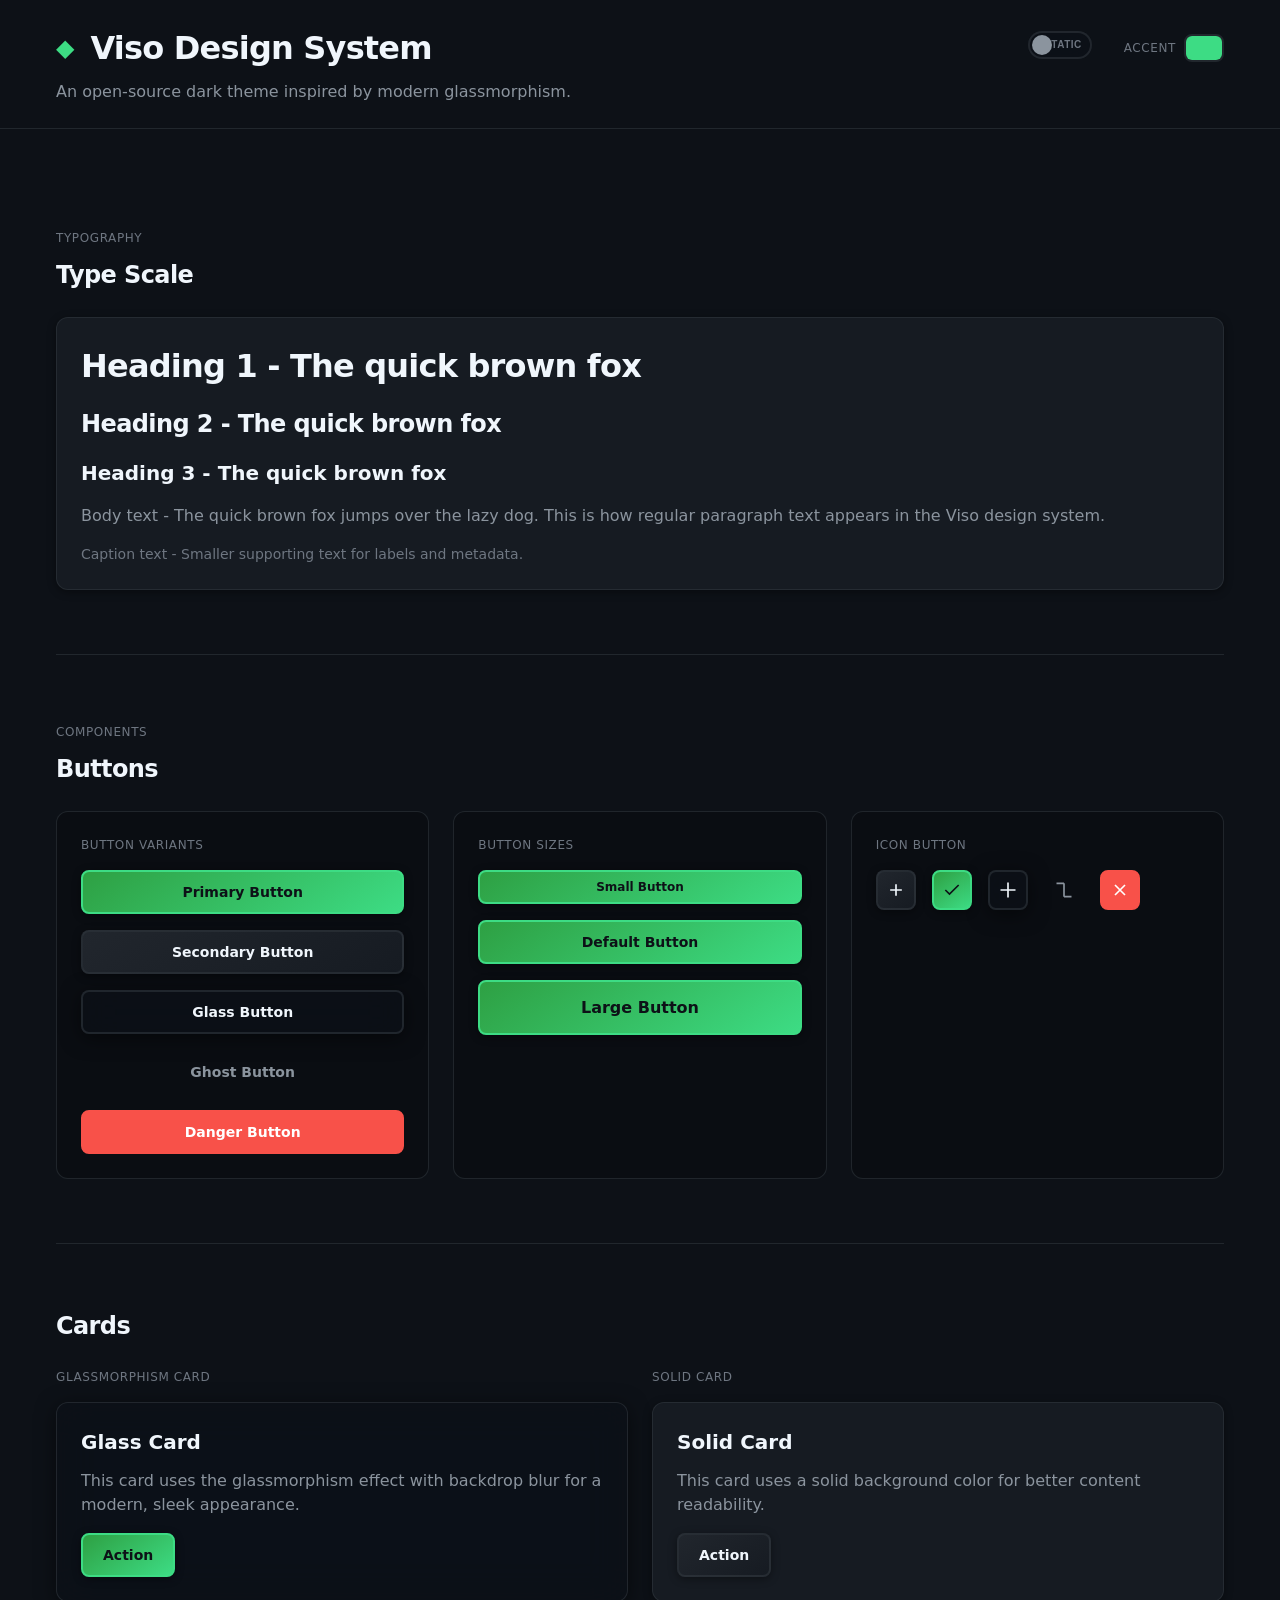
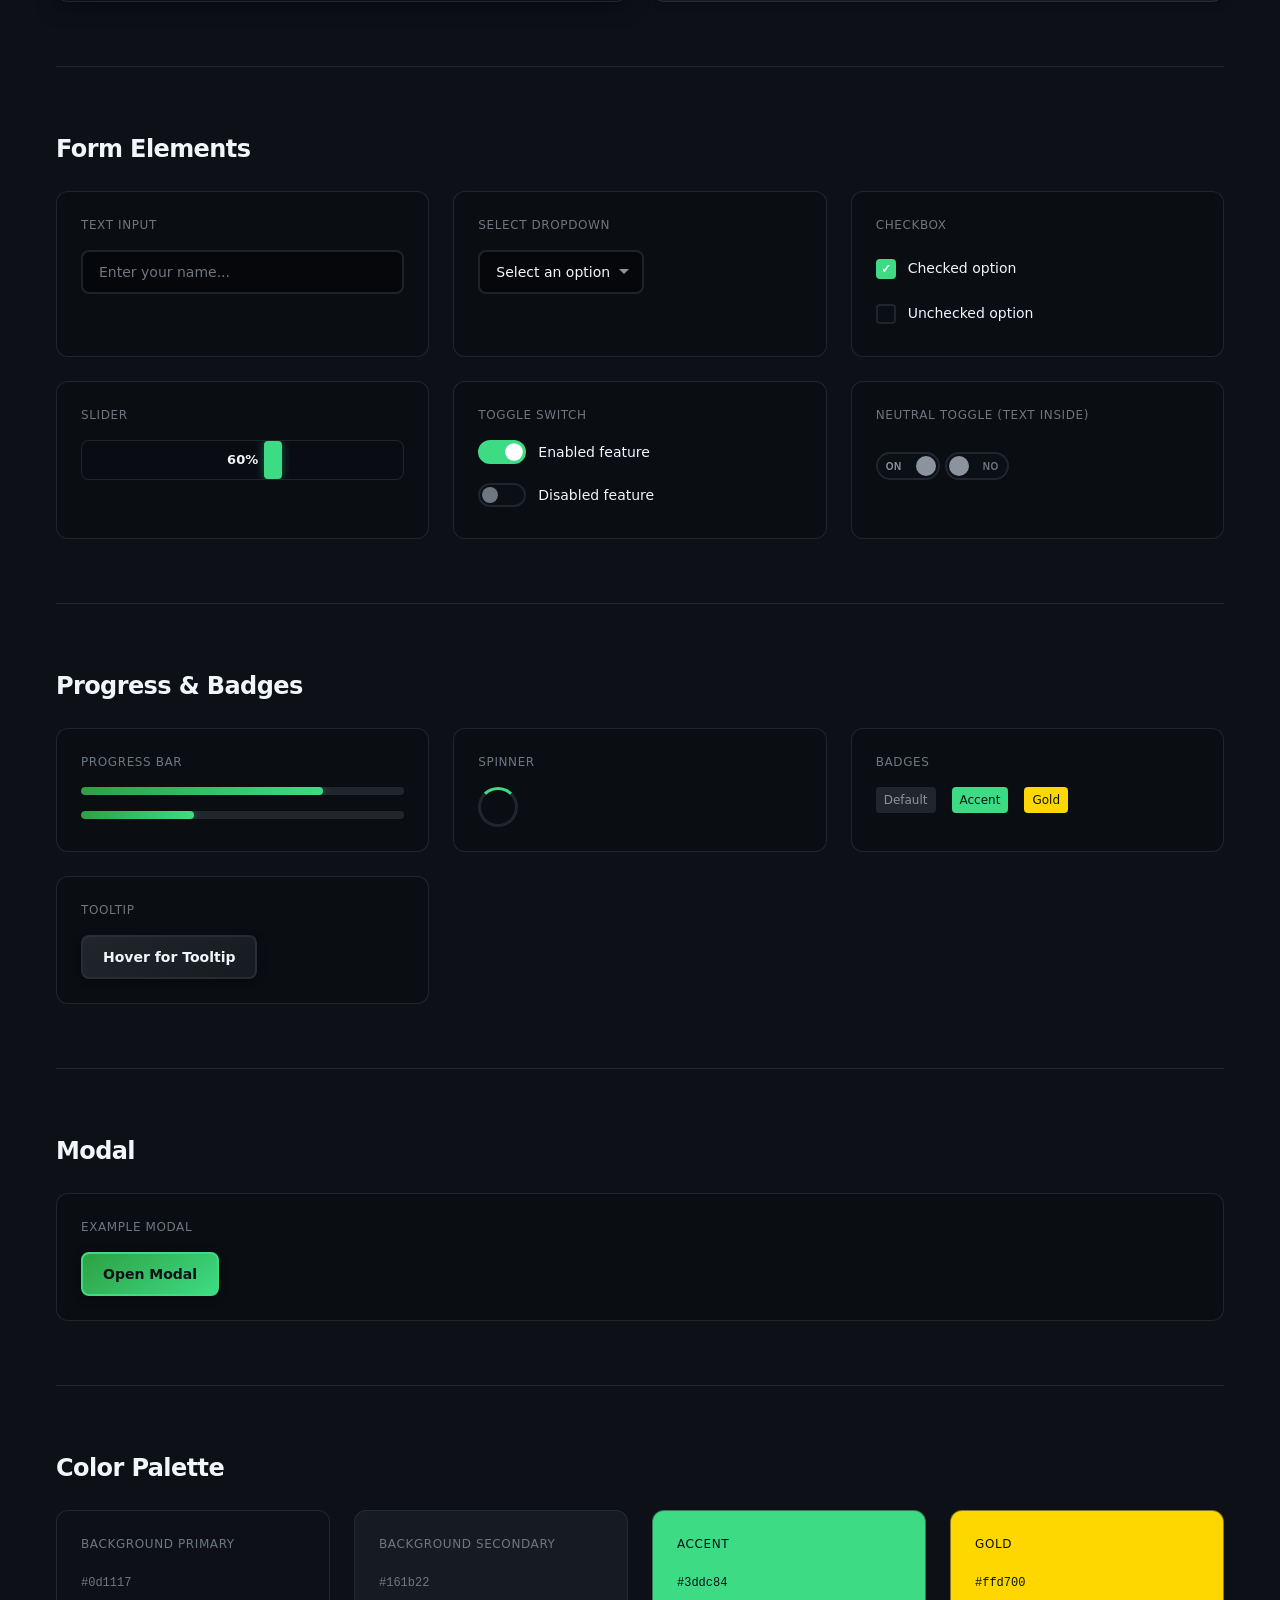
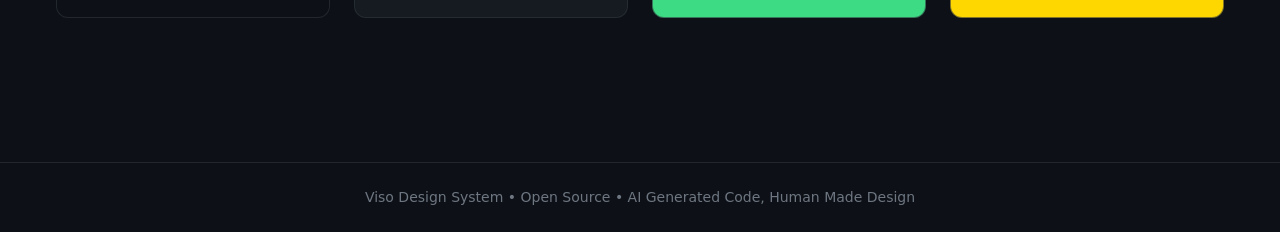
==== commit c466956d: "Fix sliders, add accent color support" ====
--- a/example-viso.html
+++ b/example-viso.html
@@ -48,6 +48,41 @@
         /* Header toggle styles */
         .header-toggle {
             margin-left: auto;
+        }
+
+        /* Color picker styles */
+        .color-picker-wrapper {
+            display: flex;
+            align-items: center;
+            gap: 8px;
+            margin-left: 16px;
+        }
+
+        .color-picker-wrapper label {
+            color: var(--viso-text-muted);
+            font-size: 0.75rem;
+            text-transform: uppercase;
+            letter-spacing: 0.05em;
+        }
+
+        .color-picker {
+            width: 40px;
+            height: 28px;
+            padding: 0;
+            border: 2px solid var(--glass-border);
+            border-radius: var(--radius-md);
+            background: transparent;
+            cursor: pointer;
+            overflow: hidden;
+        }
+
+        .color-picker::-webkit-color-swatch-wrapper {
+            padding: 0;
+        }
+
+        .color-picker::-webkit-color-swatch {
+            border: none;
+            border-radius: 4px;
         }
 
         /* Epilepsy warning modal */
@@ -126,6 +161,10 @@
                     <label class="viso-toggle-neutral">
                         <input type="checkbox" id="bgToggle" data-on="ANIM" data-off="STATIC">
                     </label>
+                </div>
+                <div class="color-picker-wrapper">
+                    <label for="accentColor">Accent</label>
+                    <input type="color" id="accentColor" class="color-picker" value="#3ddc84">
                 </div>
             </div>
             <p class="viso-body" style="margin-top: 8px;">An open-source dark theme inspired by modern glassmorphism.</p>
@@ -382,7 +421,7 @@
                     <div class="component-label">Background Secondary</div>
                     <code style="color: var(--viso-text-muted); font-size: 12px;">#161b22</code>
                 </div>
-                <div class="component-demo" style="background: var(--viso-accent);">
+                <div class="component-demo" style="background: #3ddc84;">
                     <div class="component-label" style="color: var(--viso-bg-primary);">Accent</div>
                     <code style="color: var(--viso-bg-primary); font-size: 12px;">#3ddc84</code>
                 </div>
@@ -455,6 +494,34 @@
                 exampleModal.classList.remove('active');
             }
         });
+
+        // Accent color picker
+        const accentColorPicker = document.getElementById('accentColor');
+        const root = document.documentElement;
+
+        // Helper function to darken a hex color
+        function darkenColor(hex, percent) {
+            const num = parseInt(hex.replace('#', ''), 16);
+            const amt = Math.round(2.55 * percent);
+            const R = (num >> 16) - amt;
+            const G = ((num >> 8) & 0x00FF) - amt;
+            const B = (num & 0x0000FF) - amt;
+            return '#' + (0x1000000 + (R < 255 ? R < 1 ? 0 : R : 255) * 0x10000 +
+                (G < 255 ? G < 1 ? 0 : G : 255) * 0x100 +
+                (B < 255 ? B < 1 ? 0 : B : 255)).toString(16).slice(1);
+        }
+
+        accentColorPicker.addEventListener('input', function() {
+            const hexColor = this.value;
+            const dimColor = darkenColor(hexColor, 20);
+            const r = parseInt(hexColor.slice(1, 3), 16);
+            const g = parseInt(hexColor.slice(3, 5), 16);
+            const b = parseInt(hexColor.slice(5, 7), 16);
+            
+            root.style.setProperty('--viso-accent', hexColor);
+            root.style.setProperty('--viso-accent-dim', dimColor);
+            root.style.setProperty('--viso-accent-glow', `rgba(${r}, ${g}, ${b}, 0.4)`);
+        });
     </script>
 </body>
 </html>
--- a/viso.css
+++ b/viso.css
@@ -16,9 +16,25 @@
 
 [data-theme="viso"], :root {
     /* 
+     * CUSTOMIZATION
+     * Change this accent color to theme the entire design system.
+     * Simply override these three variables with your hex color:
+     * 
+     * Example - Blue theme:
+     *   --viso-accent: #3b82f6;
+     *   --viso-accent-dim: #2563eb;
+     *   --viso-accent-glow: rgba(59, 130, 246, 0.4);
+     * 
+     * Example - Purple theme:
+     *   --viso-accent: #a855f7;
+     *   --viso-accent-dim: #9333ea;
+     *   --viso-accent-glow: rgba(168, 85, 247, 0.4);
+     */
+    
+    /* 
      * COLOR PALETTE
      * Primary backgrounds range from deep space to charcoal
-     * Accent colors inspired by Minecraft's signature green
+     * Default accent: Minecraft-inspired Green
      */
     
     /* Core Background Colors */
@@ -27,10 +43,10 @@
     --viso-bg-tertiary: #21262d;      /* Elevated elements, hover states */
     --viso-surface: rgba(22, 27, 34, 0.85);  /* Glassmorphism surface */
     
-    /* Accent Colors - Minecraft-inspired Green */
+    /* Accent Colors - CUSTOMIZE THESE */
     --viso-accent: #3ddc84;           /* Primary accent - vibrant green */
-    --viso-accent-dim: #2ea043;       /* Hover/active states */
-    --viso-accent-glow: rgba(61, 220, 132, 0.4);  /* Glow effects */
+    --viso-accent-dim: #2ea043;       /* Hover/active states - darker shade */
+    --viso-accent-glow: rgba(61, 220, 132, 0.4);  /* Glow effects - same hue, 40% opacity */
     
     /* Semantic Colors */
     --viso-gold: #ffd700;             /* Success, achievement, premium */
@@ -214,7 +230,7 @@
 }
 
 [data-theme="viso"] .viso-btn-primary:hover {
-    background: linear-gradient(145deg, var(--viso-accent), #4ade80);
+    background: linear-gradient(145deg, var(--viso-accent), var(--viso-accent-dim));
     transform: translateY(-2px);
     box-shadow: var(--shadow-md), var(--shadow-glow);
 }
@@ -368,6 +384,7 @@
     background: var(--glass-bg);
     backdrop-filter: blur(20px) saturate(180%);
     -webkit-backdrop-filter: blur(20px) saturate(180%);
+    -moz-backdrop-filter: blur(20px) saturate(180%);
     border: 1px solid var(--glass-border);
     border-radius: var(--radius-lg);
     padding: var(--space-6);
@@ -482,9 +499,11 @@
     background: var(--glass-bg);
     backdrop-filter: blur(12px) saturate(180%);
     -webkit-backdrop-filter: blur(12px) saturate(180%);
+    -moz-backdrop-filter: blur(12px) saturate(180%);
     cursor: pointer;
     appearance: none;
     -webkit-appearance: none;
+    -moz-appearance: none;
     position: relative;
     transition: all var(--transition-fast);
 }
@@ -519,11 +538,14 @@
 /* Standalone checkbox (alternative style) */
 [data-theme="viso"] .viso-checkbox {
     appearance: none;
+    -webkit-appearance: none;
+    -moz-appearance: none;
     width: 20px;
     height: 20px;
     background: var(--glass-bg);
     backdrop-filter: blur(12px) saturate(180%);
     -webkit-backdrop-filter: blur(12px) saturate(180%);
+    -moz-backdrop-filter: blur(12px) saturate(180%);
     border: 2px solid var(--glass-border);
     border-radius: 4px;
     cursor: pointer;
@@ -574,11 +596,13 @@
 [data-theme="viso"] .viso-toggle input {
     appearance: none;
     -webkit-appearance: none;
+    -moz-appearance: none;
     width: 48px;
     height: 24px;
     background: var(--glass-bg);
     backdrop-filter: blur(12px) saturate(180%);
     -webkit-backdrop-filter: blur(12px) saturate(180%);
+    -moz-backdrop-filter: blur(12px) saturate(180%);
     border: 2px solid var(--glass-border);
     border-radius: var(--radius-full);
     position: relative;
@@ -638,11 +662,13 @@
 [data-theme="viso"] .viso-toggle-neutral input {
     appearance: none;
     -webkit-appearance: none;
+    -moz-appearance: none;
     width: 64px;
     height: 28px;
     background: var(--glass-bg);
     backdrop-filter: blur(12px) saturate(180%);
     -webkit-backdrop-filter: blur(12px) saturate(180%);
+    -moz-backdrop-filter: blur(12px) saturate(180%);
     border: 2px solid var(--glass-border);
     border-radius: var(--radius-full);
     position: relative;
@@ -683,6 +709,7 @@
     background: var(--glass-bg);
     backdrop-filter: blur(12px) saturate(180%);
     -webkit-backdrop-filter: blur(12px) saturate(180%);
+    -moz-backdrop-filter: blur(12px) saturate(180%);
     border-color: var(--glass-border);
 }
 
@@ -720,6 +747,7 @@
     background: var(--glass-bg);
     backdrop-filter: blur(12px) saturate(180%);
     -webkit-backdrop-filter: blur(12px) saturate(180%);
+    -moz-backdrop-filter: blur(12px) saturate(180%);
     border: 1px solid var(--glass-border);
     border-radius: 8px;
     display: flex;
@@ -757,7 +785,8 @@
 [data-theme="viso"] .viso-slider::-webkit-slider-runnable-track {
     width: 100%;
     height: 100%;
-    background: transparent;
+    background: rgba(0, 0, 0, 0.1);
+    border-radius: var(--radius-sm);
 }
 
 [data-theme="viso"] .viso-slider::-webkit-slider-thumb {
@@ -774,12 +803,38 @@
 
 [data-theme="viso"] .viso-slider::-webkit-slider-thumb:hover {
     transform: scaleX(1.15);
-    background: #4ade80;
+    background: var(--viso-accent);
 }
 
 [data-theme="viso"] .viso-slider:active::-webkit-slider-thumb {
     transform: scaleX(1.25) scaleY(1.05);
     cursor: grabbing;
+}
+
+/* Firefox slider styles */
+[data-theme="viso"] .viso-slider::-moz-range-track {
+    width: 100%;
+    height: 100%;
+    background: rgba(0, 0, 0, 0.1);
+    border-radius: var(--radius-sm);
+    border: none;
+}
+
+[data-theme="viso"] .viso-slider::-moz-range-thumb {
+    -moz-appearance: none;
+    appearance: none;
+    width: 18px;
+    height: 100%;
+    background: var(--viso-accent);
+    border-radius: var(--radius-sm);
+    box-shadow: 0 0 10px var(--viso-accent-glow);
+    border: none;
+    cursor: pointer;
+}
+
+[data-theme="viso"] .viso-slider::-moz-range-thumb:hover {
+    transform: scaleX(1.15);
+    background: var(--viso-accent);
 }
 
 [data-theme="viso"] .viso-slider:focus::-webkit-slider-thumb {
